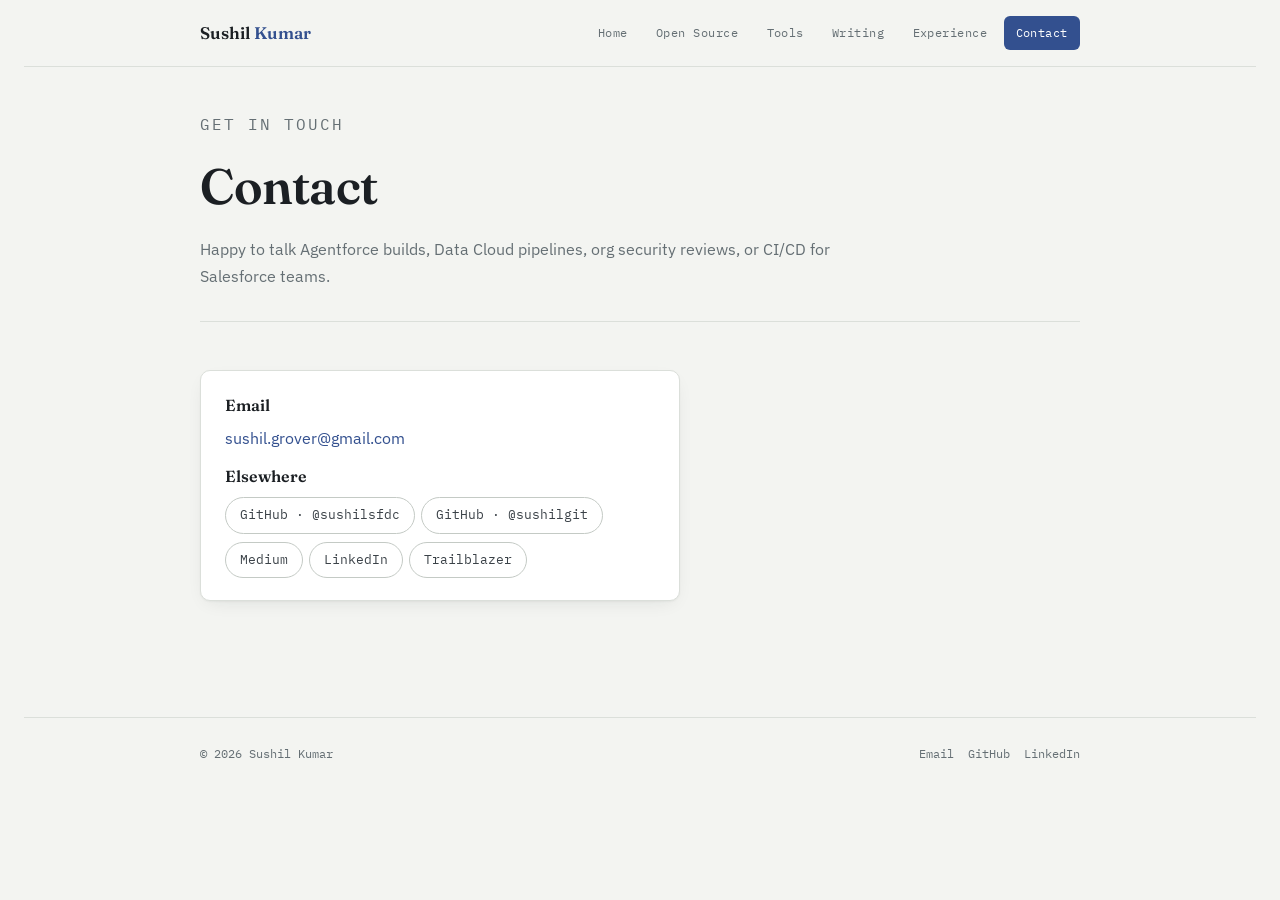
==== contact.html @ 0162d154 "Add multi-page portfolio site (Home, Open Source, Tools, Writing, Experience, Contact) Replaces the " ====
<!doctype html>
<html lang="en">
<head>
<meta charset="utf-8">
<meta name="viewport" content="width=device-width, initial-scale=1, viewport-fit=cover">
<title>Contact — Sushil Kumar</title>
<link rel="preconnect" href="https://fonts.googleapis.com">
<link rel="stylesheet" href="https://fonts.googleapis.com/css2?family=Fraunces:opsz,wght@9..144,400;9..144,500;9..144,600;9..144,700&family=IBM+Plex+Sans:wght@400;500;600&family=IBM+Plex+Mono:wght@400;500&display=swap">
<link rel="stylesheet" href="styles.css">
</head>
<body>

<header class="site-header">
  <div class="header-inner">
    <a class="wordmark" href="index.html">Sushil <span>Kumar</span></a>
    <nav class="site-nav" aria-label="Primary">
      <a class="nav-link" href="index.html">Home</a>
      <a class="nav-link" href="projects.html">Open Source</a>
      <a class="nav-link" href="tools.html">Tools</a>
      <a class="nav-link" href="writing.html">Writing</a>
      <a class="nav-link" href="experience.html">Experience</a>
      <a class="nav-link current" href="contact.html">Contact</a>
    </nav>
  </div>
</header>

<div class="page-head">
  <p class="eyebrow">Get in touch</p>
  <h1>Contact</h1>
  <p>Happy to talk Agentforce builds, Data Cloud pipelines, org security reviews, or CI/CD for
    Salesforce teams.</p>
</div>

<main>
  <section class="section" style="padding-top: 8px; border-top: none;">
    <div class="card" style="max-width: 480px;">
      <div class="skill-block">
        <h3>Email</h3>
        <p><a href="mailto:sushil.grover@gmail.com" style="color: var(--accent); text-decoration: none;">sushil.grover@gmail.com</a></p>
      </div>
      <div class="skill-block">
        <h3>Elsewhere</h3>
        <div class="link-row">
          <a class="pill-link" href="https://github.com/sushilsfdc" target="_blank" rel="noopener">GitHub · @sushilsfdc</a>
          <a class="pill-link" href="https://github.com/sushilgit" target="_blank" rel="noopener">GitHub · @sushilgit</a>
          <a class="pill-link" href="https://medium.com/@sfdcsushil" target="_blank" rel="noopener">Medium</a>
          <a class="pill-link" href="https://linkedin.com/in/sfdcsushil" target="_blank" rel="noopener">LinkedIn</a>
          <a class="pill-link" href="https://www.salesforce.com/trailblazer/sfdcsushil" target="_blank" rel="noopener">Trailblazer</a>
        </div>
      </div>
    </div>
  </section>
</main>

<footer class="site-footer">
  <div class="footer-inner">
    <span>© 2026 Sushil Kumar</span>
    <div class="footer-links">
      <a href="mailto:sushil.grover@gmail.com">Email</a>
      <a href="https://github.com/sushilsfdc" target="_blank" rel="noopener">GitHub</a>
      <a href="https://linkedin.com/in/sfdcsushil" target="_blank" rel="noopener">LinkedIn</a>
    </div>
  </div>
</footer>

</body>
</html>
---- styles.css ----
/* ============================================================
   Sushil Kumar — portfolio site
   Design: architect's grid — quiet paper ground, ink type,
   a single desaturated blueprint-indigo accent, brass for
   the occasional metric (stars, counts). Display: Fraunces
   (an architectural serif with real personality). Body/UI:
   IBM Plex Sans. Stack tags & labels: IBM Plex Mono — a nod
   to the CLI/CI tooling this person actually builds.
   ============================================================ */

:root {
  --bg: #F3F4F1;
  --surface: #FFFFFF;
  --surface-2: #ECEEEA;
  --ink: #1B1F23;
  --ink-soft: #3B4248;
  --muted: #656F74;
  --border: #DBDFDA;
  --border-strong: #C4CAC5;
  --accent: #33508F;
  --accent-ink: #FFFFFF;
  --accent-soft: #E7ECF6;
  --brass: #9C6B22;
  --brass-soft: #F3E9D6;
  --shadow: 0 1px 2px rgba(27,31,35,0.04), 0 6px 20px -8px rgba(27,31,35,0.12);
  --radius-s: 6px;
  --radius-m: 10px;
  --font-display: "Fraunces", Georgia, "Times New Roman", serif;
  --font-body: "IBM Plex Sans", -apple-system, BlinkMacSystemFont, "Segoe UI", sans-serif;
  --font-mono: "IBM Plex Mono", ui-monospace, SFMono-Regular, Menlo, Consolas, monospace;
  color-scheme: light;
}

@media (prefers-color-scheme: dark) {
  :root:not([data-theme="light"]) {
    --bg: #14181B;
    --surface: #1B2024;
    --surface-2: #21272B;
    --ink: #EDEFEC;
    --ink-soft: #C7CCC8;
    --muted: #939C98;
    --border: #2B3136;
    --border-strong: #3A4147;
    --accent: #7C97D9;
    --accent-ink: #10141A;
    --accent-soft: #263349;
    --brass: #D9A94C;
    --brass-soft: #332A18;
    --shadow: 0 1px 2px rgba(0,0,0,0.3), 0 10px 30px -10px rgba(0,0,0,0.55);
    color-scheme: dark;
  }
}

:root[data-theme="dark"] {
  --bg: #14181B;
  --surface: #1B2024;
  --surface-2: #21272B;
  --ink: #EDEFEC;
  --ink-soft: #C7CCC8;
  --muted: #939C98;
  --border: #2B3136;
  --border-strong: #3A4147;
  --accent: #7C97D9;
  --accent-ink: #10141A;
  --accent-soft: #263349;
  --brass: #D9A94C;
  --brass-soft: #332A18;
  --shadow: 0 1px 2px rgba(0,0,0,0.3), 0 10px 30px -10px rgba(0,0,0,0.55);
  color-scheme: dark;
}

* { box-sizing: border-box; }

html, body {
  background: var(--bg);
}

body {
  margin: 0;
  padding-inline: 24px;
  font-family: var(--font-body);
  color: var(--ink-soft);
  line-height: 1.6;
  font-size: 16px;
  -webkit-font-smoothing: antialiased;
}

@media (prefers-reduced-motion: reduce) {
  * { animation-duration: 0.001ms !important; transition-duration: 0.001ms !important; }
}

a { color: inherit; }
img { max-width: 100%; }
[hidden] { display: none !important; }

h1, h2, h3 { font-family: var(--font-display); color: var(--ink); text-wrap: balance; margin: 0; }
h1 { font-size: clamp(2rem, 5vw, 3.1rem); font-weight: 600; letter-spacing: -0.01em; }
h2 { font-size: clamp(1.4rem, 3vw, 1.9rem); font-weight: 600; }
h3 { font-size: 1.15rem; font-weight: 600; }

p { margin: 0; max-width: 65ch; }

.eyebrow {
  font-family: var(--font-mono);
  font-size: 0.72rem;
  letter-spacing: 0.12em;
  text-transform: uppercase;
  color: var(--muted);
}

.wrap {
  max-width: 880px;
  margin-inline: auto;
}

/* ---------- header ---------- */

.site-header {
  position: sticky;
  top: env(safe-area-inset-top, 0px);
  z-index: 20;
  background: color-mix(in srgb, var(--bg) 88%, transparent);
  backdrop-filter: blur(8px);
  border-bottom: 1px solid var(--border);
}

.header-inner {
  max-width: 880px;
  margin-inline: auto;
  display: flex;
  align-items: center;
  justify-content: space-between;
  gap: 16px;
  padding-block: 16px;
  flex-wrap: wrap;
}

.wordmark {
  font-family: var(--font-display);
  font-weight: 600;
  font-size: 1.05rem;
  color: var(--ink);
  text-decoration: none;
  white-space: nowrap;
}

.wordmark span { color: var(--accent); }

.site-nav {
  display: flex;
  gap: 4px;
  flex-wrap: wrap;
}

.nav-link {
  font-family: var(--font-mono);
  font-size: 0.78rem;
  letter-spacing: 0.04em;
  text-decoration: none;
  color: var(--muted);
  padding: 7px 12px;
  border-radius: var(--radius-s);
  transition: color 0.15s ease, background 0.15s ease;
}

.nav-link:hover { color: var(--ink); background: var(--surface-2); }
.nav-link:focus-visible { outline: 2px solid var(--accent); outline-offset: 2px; }

.nav-link.current {
  color: var(--accent-ink);
  background: var(--accent);
}

/* ---------- page header band ---------- */

.page-head {
  max-width: 880px;
  margin-inline: auto;
  padding-block: 44px 32px;
  border-bottom: 1px solid var(--border);
  display: flex;
  flex-direction: column;
  gap: 10px;
}

.page-head p { color: var(--muted); font-size: 1.02rem; }

/* ---------- main / sections ---------- */

main { max-width: 880px; margin-inline: auto; padding-block: 40px 80px; }

.section { padding-block: 36px; }
.section + .section { border-top: 1px solid var(--border); }
.section-head { display: flex; flex-direction: column; gap: 6px; margin-bottom: 20px; }
.section-head p { color: var(--muted); }

/* ---------- cards ---------- */

.card-grid { display: grid; gap: 18px; }

.card {
  background: var(--surface);
  border: 1px solid var(--border);
  border-radius: var(--radius-m);
  padding: 22px 24px;
  box-shadow: var(--shadow);
  display: flex;
  flex-direction: column;
  gap: 12px;
}

.card-top {
  display: flex;
  align-items: baseline;
  justify-content: space-between;
  gap: 12px;
  flex-wrap: wrap;
}

.card-title { display: flex; align-items: baseline; gap: 8px; flex-wrap: wrap; }

.card-title a {
  color: var(--ink);
  text-decoration: none;
  border-bottom: 1px solid var(--border-strong);
}
.card-title a:hover { border-color: var(--accent); color: var(--accent); }

.card-tagline { font-size: 0.92rem; color: var(--muted); font-style: italic; }

.card p.desc { color: var(--ink-soft); font-size: 0.97rem; max-width: 68ch; }

.star {
  font-family: var(--font-mono);
  font-size: 0.78rem;
  color: var(--brass);
  background: var(--brass-soft);
  border-radius: 999px;
  padding: 3px 9px;
  white-space: nowrap;
}

.tags { display: flex; flex-wrap: wrap; gap: 6px; margin-top: 2px; }

.tag {
  font-family: var(--font-mono);
  font-size: 0.72rem;
  color: var(--muted);
  background: var(--surface-2);
  border: 1px solid var(--border);
  border-radius: 999px;
  padding: 3px 10px;
}

.repo-link {
  font-family: var(--font-mono);
  font-size: 0.78rem;
  color: var(--accent);
  text-decoration: none;
  align-self: flex-start;
}
.repo-link:hover { text-decoration: underline; }

/* ---------- link rows ---------- */

.link-row {
  display: flex;
  flex-wrap: wrap;
  gap: 8px 6px;
}

.pill-link {
  font-family: var(--font-mono);
  font-size: 0.8rem;
  text-decoration: none;
  color: var(--ink-soft);
  border: 1px solid var(--border-strong);
  border-radius: 999px;
  padding: 7px 14px;
  transition: border-color 0.15s ease, color 0.15s ease, background 0.15s ease;
}
.pill-link:hover { border-color: var(--accent); color: var(--accent); background: var(--accent-soft); }
.pill-link:focus-visible { outline: 2px solid var(--accent); outline-offset: 2px; }

/* ---------- index-map (home page section links) ---------- */

.map-grid { display: grid; gap: 14px; grid-template-columns: repeat(2, 1fr); }

.map-card {
  display: block;
  text-decoration: none;
  background: var(--surface);
  border: 1px solid var(--border);
  border-radius: var(--radius-m);
  padding: 20px 22px;
  box-shadow: var(--shadow);
  transition: transform 0.15s ease, border-color 0.15s ease;
}
.map-card:hover { transform: translateY(-2px); border-color: var(--accent); }
.map-card:focus-visible { outline: 2px solid var(--accent); outline-offset: 2px; }

.map-card .eyebrow { color: var(--accent); }
.map-card h3 { margin-top: 6px; }
.map-card p { margin-top: 6px; font-size: 0.92rem; color: var(--muted); }

@media (max-width: 560px) {
  .map-grid { grid-template-columns: 1fr; }
}

/* ---------- resume / skills ---------- */

.skill-block { display: flex; flex-direction: column; gap: 8px; }
.skill-block h3 { font-size: 1rem; }
.chip-row { display: flex; flex-wrap: wrap; gap: 8px; }
.chip {
  font-family: var(--font-mono);
  font-size: 0.78rem;
  color: var(--ink-soft);
  background: var(--surface);
  border: 1px solid var(--border);
  border-radius: var(--radius-s);
  padding: 6px 11px;
}

.note-box {
  border: 1px dashed var(--border-strong);
  border-radius: var(--radius-m);
  padding: 16px 18px;
  font-size: 0.92rem;
  color: var(--muted);
}

/* ---------- writing list ---------- */

.write-item {
  padding-block: 16px;
  border-top: 1px solid var(--border);
  display: flex;
  flex-direction: column;
  gap: 4px;
}
.write-item:first-child { border-top: none; }
.write-item a {
  font-family: var(--font-display);
  font-size: 1.08rem;
  color: var(--ink);
  text-decoration: none;
}
.write-item a:hover { color: var(--accent); }
.write-item p { color: var(--muted); font-size: 0.92rem; }

/* ---------- two-track split (home) ---------- */

.split-grid { display: grid; gap: 18px; grid-template-columns: 1fr 1fr; }

.split-card {
  display: flex;
  flex-direction: column;
  gap: 10px;
  background: var(--surface);
  border: 1px solid var(--border);
  border-radius: var(--radius-m);
  padding: 22px 24px;
  box-shadow: var(--shadow);
}

.split-card .eyebrow { color: var(--accent); }
.split-card ul { margin: 0; padding-left: 18px; color: var(--ink-soft); font-size: 0.92rem; display: flex; flex-direction: column; gap: 5px; }
.split-card .go-link { font-family: var(--font-mono); font-size: 0.78rem; color: var(--accent); text-decoration: none; margin-top: 4px; }
.split-card .go-link:hover { text-decoration: underline; }

@media (max-width: 640px) {
  .split-grid { grid-template-columns: 1fr; }
}

/* ---------- production tag ---------- */

.tag-prod {
  font-family: var(--font-mono);
  font-size: 0.72rem;
  letter-spacing: 0.03em;
  color: var(--accent);
  background: var(--accent-soft);
  border-radius: 999px;
  padding: 3px 10px;
  white-space: nowrap;
}

.tag-oss {
  font-family: var(--font-mono);
  font-size: 0.72rem;
  letter-spacing: 0.03em;
  color: var(--brass);
  background: var(--brass-soft);
  border-radius: 999px;
  padding: 3px 10px;
  white-space: nowrap;
}

/* ---------- timeline (experience) ---------- */

.timeline { display: flex; flex-direction: column; }

.timeline-item {
  padding-block: 20px;
  border-top: 1px solid var(--border);
  display: flex;
  flex-direction: column;
  gap: 6px;
}
.timeline-item:first-child { border-top: none; padding-top: 0; }

.timeline-head {
  display: flex;
  justify-content: space-between;
  align-items: baseline;
  gap: 12px;
  flex-wrap: wrap;
}

.timeline-role { font-family: var(--font-display); font-size: 1.05rem; color: var(--ink); font-weight: 600; }
.timeline-org { color: var(--muted); font-size: 0.92rem; }
.timeline-dates { font-family: var(--font-mono); font-size: 0.76rem; color: var(--muted); white-space: nowrap; }
.timeline-item p.desc { font-size: 0.92rem; }

/* ---------- footer ---------- */

.site-footer {
  border-top: 1px solid var(--border);
  padding-block: 26px calc(26px + env(safe-area-inset-bottom, 0px));
}
.footer-inner {
  max-width: 880px;
  margin-inline: auto;
  display: flex;
  flex-wrap: wrap;
  align-items: center;
  justify-content: space-between;
  gap: 12px;
  font-family: var(--font-mono);
  font-size: 0.76rem;
  color: var(--muted);
}
.footer-inner a { text-decoration: none; }
.footer-inner a:hover { color: var(--accent); }
.footer-links { display: flex; gap: 14px; flex-wrap: wrap; }
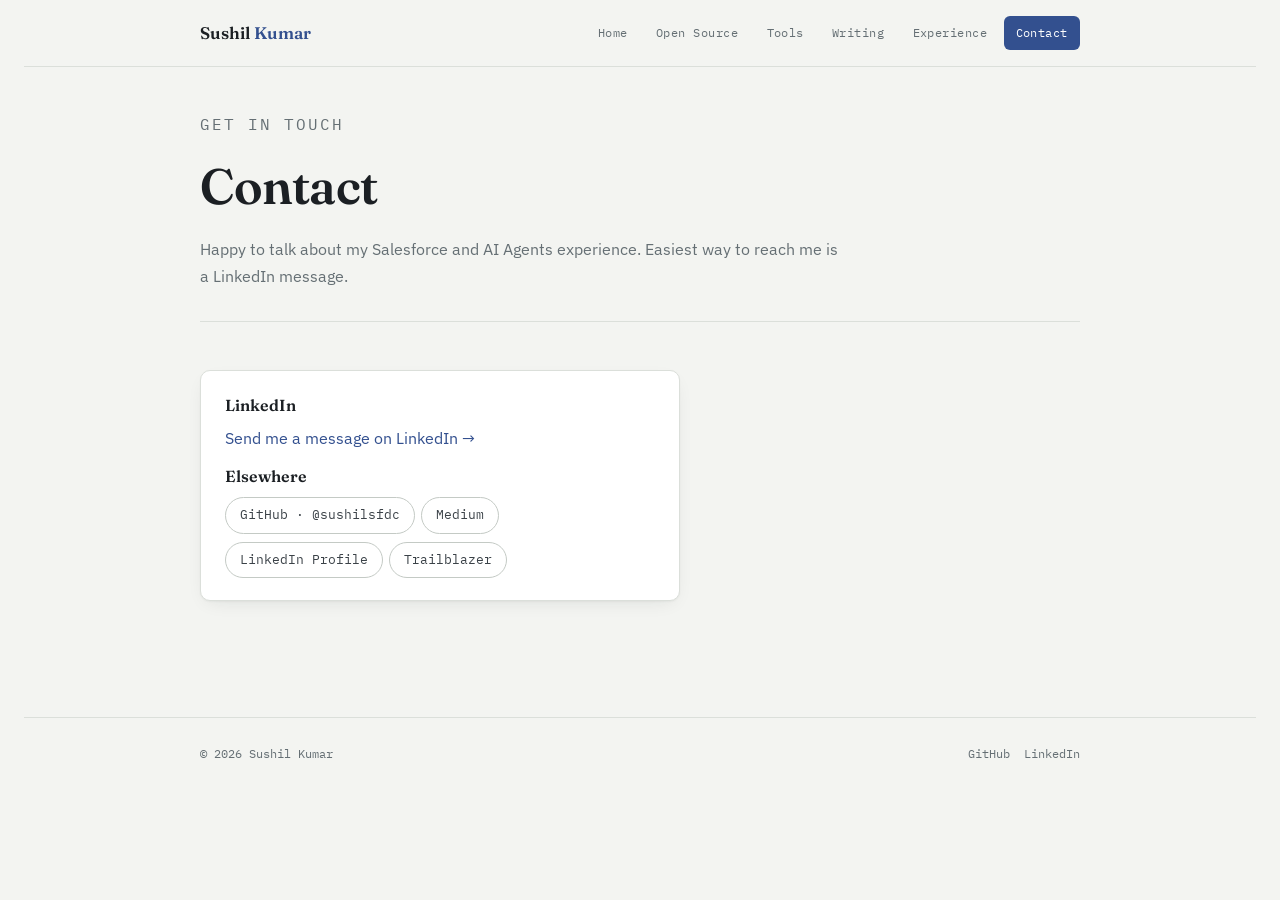
==== commit eafe79f0: "Add multi-page portfolio site (Home, Open Source, Tools, Writing, Experience, Contact) Squashed onto" ====
--- a/contact.html
+++ b/contact.html
@@ -27,24 +27,22 @@
 <div class="page-head">
   <p class="eyebrow">Get in touch</p>
   <h1>Contact</h1>
-  <p>Happy to talk Agentforce builds, Data Cloud pipelines, org security reviews, or CI/CD for
-    Salesforce teams.</p>
+  <p>Happy to talk about my Salesforce and AI Agents experience. Easiest way to reach me is a LinkedIn message.</p>
 </div>
 
 <main>
   <section class="section" style="padding-top: 8px; border-top: none;">
     <div class="card" style="max-width: 480px;">
       <div class="skill-block">
-        <h3>Email</h3>
-        <p><a href="mailto:sushil.grover@gmail.com" style="color: var(--accent); text-decoration: none;">sushil.grover@gmail.com</a></p>
+        <h3>LinkedIn</h3>
+        <p><a href="https://www.linkedin.com/messaging/thread/new/" target="_blank" rel="noopener" style="color: var(--accent); text-decoration: none;">Send me a message on LinkedIn →</a></p>
       </div>
       <div class="skill-block">
         <h3>Elsewhere</h3>
         <div class="link-row">
           <a class="pill-link" href="https://github.com/sushilsfdc" target="_blank" rel="noopener">GitHub · @sushilsfdc</a>
-          <a class="pill-link" href="https://github.com/sushilgit" target="_blank" rel="noopener">GitHub · @sushilgit</a>
           <a class="pill-link" href="https://medium.com/@sfdcsushil" target="_blank" rel="noopener">Medium</a>
-          <a class="pill-link" href="https://linkedin.com/in/sfdcsushil" target="_blank" rel="noopener">LinkedIn</a>
+          <a class="pill-link" href="https://linkedin.com/in/sfdcsushil" target="_blank" rel="noopener">LinkedIn Profile</a>
           <a class="pill-link" href="https://www.salesforce.com/trailblazer/sfdcsushil" target="_blank" rel="noopener">Trailblazer</a>
         </div>
       </div>
@@ -56,7 +54,6 @@
   <div class="footer-inner">
     <span>© 2026 Sushil Kumar</span>
     <div class="footer-links">
-      <a href="mailto:sushil.grover@gmail.com">Email</a>
       <a href="https://github.com/sushilsfdc" target="_blank" rel="noopener">GitHub</a>
       <a href="https://linkedin.com/in/sfdcsushil" target="_blank" rel="noopener">LinkedIn</a>
     </div>
